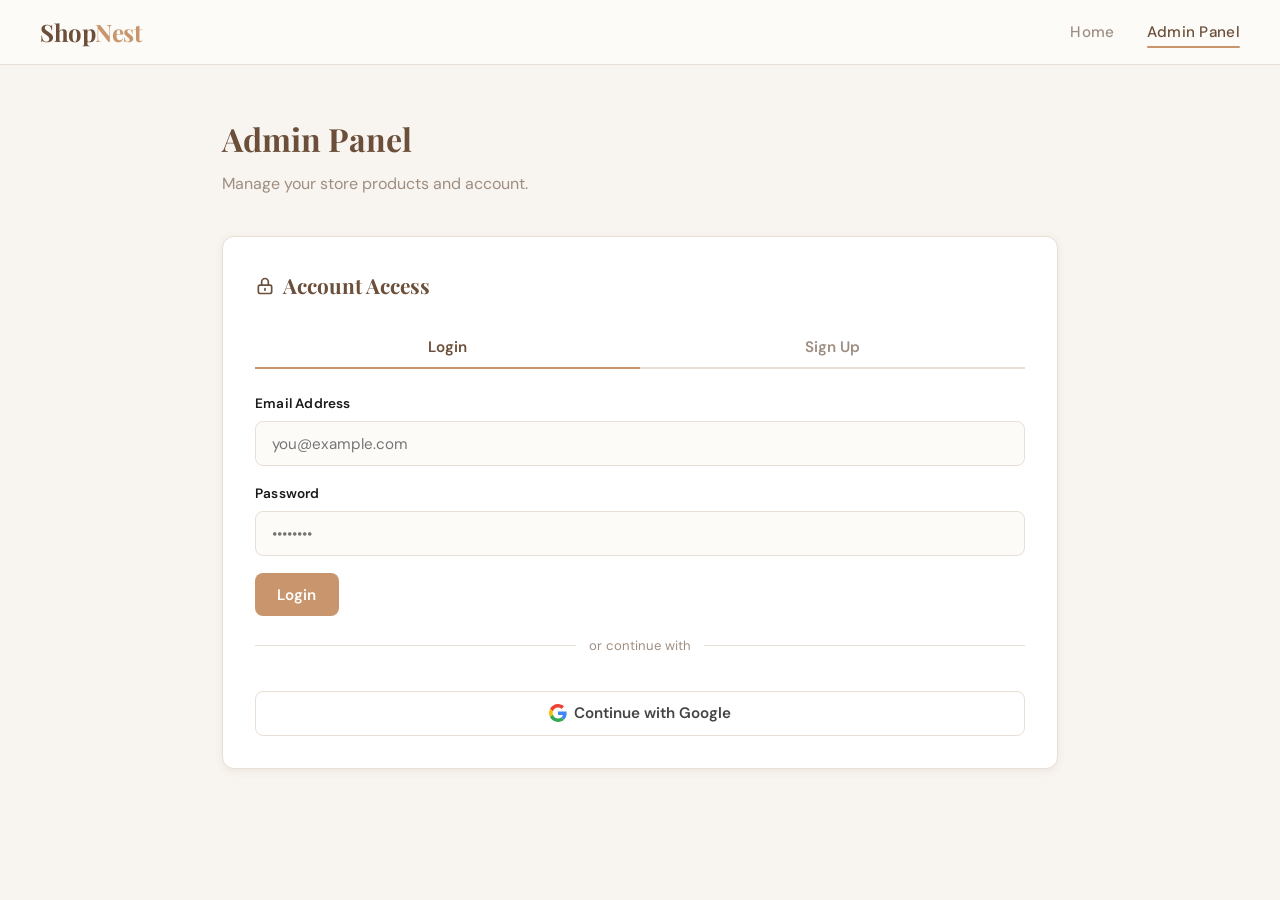
==== admin.html @ 6b60766d "first commit" ====
<!DOCTYPE html>
<html lang="en">
<head>
  <meta charset="UTF-8" />
  <meta name="viewport" content="width=device-width, initial-scale=1.0" />
  <title>ShopNest — Admin Panel</title>
  <link rel="stylesheet" href="style.css" />
  <style>
    /* ── Image Upload Zone ── */
    .upload-zone {
      border: 2px dashed var(--border);
      border-radius: var(--radius-sm);
      background: var(--warm-white);
      padding: 1.8rem 1rem;
      text-align: center;
      cursor: pointer;
      transition: border-color var(--transition), background var(--transition);
      position: relative;
    }
    .upload-zone:hover,
    .upload-zone.drag-over {
      border-color: var(--accent);
      background: rgba(200,149,108,.05);
    }
    .upload-zone input[type="file"] {
      position: absolute;
      inset: 0;
      opacity: 0;
      cursor: pointer;
      width: 100%;
      height: 100%;
    }
    .upload-icon { color: var(--muted); margin-bottom: .5rem; }
    .upload-label {
      font-size: .9rem;
      color: var(--muted);
      pointer-events: none;
    }
    .upload-label span {
      color: var(--accent-dark);
      font-weight: 600;
    }
    .upload-hint {
      font-size: .78rem;
      color: var(--muted);
      margin-top: .25rem;
      pointer-events: none;
    }

    /* ── Image Preview ── */
    .image-preview-wrap {
      display: none;
      align-items: center;
      gap: 1rem;
      margin-top: .85rem;
      padding: .75rem;
      background: var(--warm-white);
      border: 1px solid var(--border);
      border-radius: var(--radius-sm);
    }
    .image-preview-wrap.visible { display: flex; }
    .image-preview-wrap img {
      width: 64px;
      height: 64px;
      object-fit: cover;
      border-radius: 8px;
      border: 1px solid var(--border);
    }
    .image-preview-info { flex: 1; min-width: 0; }
    .image-preview-name {
      font-size: .88rem;
      font-weight: 600;
      white-space: nowrap;
      overflow: hidden;
      text-overflow: ellipsis;
    }
    .image-preview-size { font-size: .78rem; color: var(--muted); }
    .btn-remove-img {
      background: none;
      border: none;
      cursor: pointer;
      color: var(--danger);
      padding: .25rem;
      border-radius: 4px;
      transition: background var(--transition);
      flex-shrink: 0;
    }
    .btn-remove-img:hover { background: rgba(224,92,92,.1); }

    /* ── Progress Bar ── */
    .progress-wrap {
      display: none;
      margin-top: .75rem;
    }
    .progress-wrap.visible { display: block; }
    .progress-bar-bg {
      background: var(--border);
      border-radius: 50px;
      height: 6px;
      overflow: hidden;
    }
    .progress-bar-fill {
      height: 100%;
      background: var(--accent);
      border-radius: 50px;
      width: 0%;
      transition: width .2s ease;
    }
    .progress-text {
      font-size: .78rem;
      color: var(--muted);
      margin-top: .3rem;
      text-align: right;
    }
  </style>
</head>
<body>

  <!-- ══ NAVBAR ══ -->
  <nav class="navbar">
    <div class="navbar-inner">
      <a href="index.html" class="nav-brand">Shop<span>Nest</span></a>
      <ul class="nav-links">
        <li><a href="index.html">Home</a></li>
        <li><a href="admin.html" class="active">Admin Panel</a></li>
      </ul>
    </div>
  </nav>

  <!-- ══ ADMIN WRAPPER ══ -->
  <main class="admin-wrapper">
    <h1 class="admin-title">Admin Panel</h1>
    <p class="admin-subtitle">Manage your store products and account.</p>

    <!-- ══ A) AUTH CARD ══ -->
    <div class="card" id="auth-card">
      <h2 class="card-title">
        <svg width="20" height="20" fill="none" viewBox="0 0 24 24" stroke="currentColor">
          <path stroke-linecap="round" stroke-linejoin="round" stroke-width="2"
                d="M12 15v2m-6 4h12a2 2 0 002-2v-6a2 2 0 00-2-2H6a2 2 0 00-2 2v6a2 2 0 002 2zm10-10V7a4 4 0 00-8 0v4h8z"/>
        </svg>
        Account Access
      </h2>

      <div class="auth-tabs">
        <button class="auth-tab active" id="tab-login"  onclick="switchTab('login')">Login</button>
        <button class="auth-tab"        id="tab-signup" onclick="switchTab('signup')">Sign Up</button>
      </div>

      <div class="form-group">
        <label for="auth-email">Email Address</label>
        <input type="email" id="auth-email" placeholder="you@example.com" autocomplete="email" />
      </div>
      <div class="form-group">
        <label for="auth-password">Password</label>
        <input type="password" id="auth-password" placeholder="••••••••" autocomplete="current-password" />
      </div>

      <div class="btn-group">
        <button class="btn btn-primary" id="btn-login"  onclick="handleLogin()">Login</button>
        <button class="btn btn-outline hidden" id="btn-signup" onclick="handleSignup()">Create Account</button>
      </div>

      <div class="divider">or continue with</div>
      <button class="btn btn-google" onclick="handleGoogle()">
        <svg width="18" height="18" viewBox="0 0 48 48">
          <path fill="#EA4335" d="M24 9.5c3.54 0 6.71 1.22 9.21 3.6l6.85-6.85C35.9 2.38 30.47 0 24 0 14.62 0 6.51 5.38 2.56 13.22l7.98 6.19C12.43 13.72 17.74 9.5 24 9.5z"/>
          <path fill="#4285F4" d="M46.98 24.55c0-1.57-.15-3.09-.38-4.55H24v9.02h12.94c-.58 2.96-2.26 5.48-4.78 7.18l7.73 6c4.51-4.18 7.09-10.36 7.09-17.65z"/>
          <path fill="#FBBC05" d="M10.53 28.59c-.48-1.45-.76-2.99-.76-4.59s.27-3.14.76-4.59l-7.98-6.19C.92 16.46 0 20.12 0 24c0 3.88.92 7.54 2.56 10.78l7.97-6.19z"/>
          <path fill="#34A853" d="M24 48c6.48 0 11.93-2.13 15.89-5.81l-7.73-6c-2.18 1.48-4.97 2.35-8.16 2.35-6.26 0-11.57-4.22-13.47-9.91l-7.98 6.19C6.51 42.62 14.62 48 24 48z"/>
        </svg>
        Continue with Google
      </button>
    </div>

    <!-- ══ B) PRODUCT MANAGEMENT CARD ══ -->
    <div class="card hidden" id="management-card">

      <!-- User badge + logout -->
      <div style="display:flex;align-items:center;justify-content:space-between;flex-wrap:wrap;gap:1rem;margin-bottom:1.5rem;">
        <div class="user-badge">
          <span class="dot"></span>
          <span id="user-email-display"><a href="/cdn-cgi/l/email-protection" class="__cf_email__" data-cfemail="2b5e584e596b4e464a424705484446">[email&#160;protected]</a></span>
        </div>
        <button class="btn btn-outline" onclick="handleLogout()">
          <svg width="16" height="16" fill="none" viewBox="0 0 24 24" stroke="currentColor">
            <path stroke-linecap="round" stroke-linejoin="round" stroke-width="2"
                  d="M17 16l4-4m0 0l-4-4m4 4H7m6 4v1a3 3 0 01-3 3H6a3 3 0 01-3-3V7a3 3 0 013-3h4a3 3 0 013 3v1"/>
          </svg>
          Logout
        </button>
      </div>

      <!-- Add Product Form -->
      <h2 class="card-title">
        <svg width="20" height="20" fill="none" viewBox="0 0 24 24" stroke="currentColor">
          <path stroke-linecap="round" stroke-linejoin="round" stroke-width="2" d="M12 4v16m8-8H4"/>
        </svg>
        Add New Product
      </h2>

      <!-- Name -->
      <div class="form-group">
        <label for="product-name">Product Name</label>
        <input type="text" id="product-name" placeholder="e.g. Wireless Headphones" />
      </div>

      <div class="form-group">
        <label for="product-desc">Description</label>
        <textarea id="product-desc" placeholder="Brief description of the product…" rows="3"></textarea>
      </div>

      <!-- Price -->
      <div class="form-group">
        <label for="product-price">Price (USD)</label>
        <input type="number" id="product-price" placeholder="29.99" min="0" step="0.01" />
      </div>

      <!-- Image Upload Zone -->
      <div class="form-group">
        <label>Product Image</label>

        <div class="upload-zone" id="upload-zone">
          <!-- Hidden real file input -->
          <input
            type="file"
            id="product-image-file"
            accept="image/*"
            onchange="handleFileSelect(this.files[0])"
          />
          <!-- Upload icon -->
          <div class="upload-icon">
            <svg width="36" height="36" fill="none" viewBox="0 0 24 24" stroke="currentColor">
              <path stroke-linecap="round" stroke-linejoin="round" stroke-width="1.5"
                    d="M4 16l4.586-4.586a2 2 0 012.828 0L16 16m-2-2l1.586-1.586a2 2 0 012.828 0L20 14m-6-6h.01M6 20h12a2 2 0 002-2V6a2 2 0 00-2-2H6a2 2 0 00-2 2v12a2 2 0 002 2z"/>
            </svg>
          </div>
          <p class="upload-label"><span>Click to upload</span> or drag & drop</p>
          <p class="upload-hint">PNG, JPG, WEBP — max 5MB</p>
        </div>

        <!-- Preview after file selected -->
        <div class="image-preview-wrap" id="image-preview-wrap">
          <img id="image-preview-img" src="" alt="Preview" />
          <div class="image-preview-info">
            <div class="image-preview-name" id="image-preview-name">filename.jpg</div>
            <div class="image-preview-size" id="image-preview-size">0 KB</div>
          </div>
          <button class="btn-remove-img" onclick="clearImageSelection()" title="Remove">
            <svg width="18" height="18" fill="none" viewBox="0 0 24 24" stroke="currentColor">
              <path stroke-linecap="round" stroke-linejoin="round" stroke-width="2" d="M6 18L18 6M6 6l12 12"/>
            </svg>
          </button>
        </div>

        <!-- Upload progress bar -->
        <div class="progress-wrap" id="progress-wrap">
          <div class="progress-bar-bg">
            <div class="progress-bar-fill" id="progress-bar-fill"></div>
          </div>
          <div class="progress-text" id="progress-text">0%</div>
        </div>
      </div>

      <button class="btn btn-primary" id="btn-add-product" onclick="handleAddProduct()">
        Add Product
      </button>

      <!-- Product List -->
      <h2 class="card-title" style="margin-top:2rem;">
        <svg width="20" height="20" fill="none" viewBox="0 0 24 24" stroke="currentColor">
          <path stroke-linecap="round" stroke-linejoin="round" stroke-width="2"
                d="M4 6h16M4 10h16M4 14h16M4 18h16"/>
        </svg>
        Manage Products
      </h2>

      <div id="admin-product-list">
        <p style="color:var(--muted);font-size:.9rem;">Loading products…</p>
      </div>

    </div><!-- /management-card -->
  </main>

  <!-- ══ SCRIPT ══ -->
  <script data-cfasync="false" src="/cdn-cgi/scripts/5c5dd728/cloudflare-static/email-decode.min.js"></script><script type="module">
    import {
      signUp, login, loginWithGoogle, logout,
      onAuthChange, addProduct, deleteProduct,
      listenToProducts, showToast, uploadImage,
    } from './app.js';

    // ── DOM refs ──
    const authCard       = document.getElementById('auth-card');
    const managementCard = document.getElementById('management-card');
    const userDisplay    = document.getElementById('user-email-display');
    const adminList      = document.getElementById('admin-product-list');
    const btnAdd         = document.getElementById('btn-add-product');
    const uploadZone     = document.getElementById('upload-zone');
    const previewWrap    = document.getElementById('image-preview-wrap');
    const previewImg     = document.getElementById('image-preview-img');
    const previewName    = document.getElementById('image-preview-name');
    const previewSize    = document.getElementById('image-preview-size');
    const progressWrap   = document.getElementById('progress-wrap');
    const progressFill   = document.getElementById('progress-bar-fill');
    const progressText   = document.getElementById('progress-text');

    // Stores the selected File object
    let selectedFile = null;

    // ── Drag & Drop ──
    uploadZone.addEventListener('dragover', (e) => {
      e.preventDefault();
      uploadZone.classList.add('drag-over');
    });
    uploadZone.addEventListener('dragleave', () => {
      uploadZone.classList.remove('drag-over');
    });
    uploadZone.addEventListener('drop', (e) => {
      e.preventDefault();
      uploadZone.classList.remove('drag-over');
      const file = e.dataTransfer.files[0];
      if (file) handleFileSelect(file);
    });

    // ── File Selected (from input OR drag-drop) ──
    window.handleFileSelect = function (file) {
      if (!file) return;
      if (!file.type.startsWith('image/')) {
        showToast('Please select an image file.', 'error');
        return;
      }
      if (file.size > 5 * 1024 * 1024) {
        showToast('Image must be smaller than 5MB.', 'error');
        return;
      }

      selectedFile = file;

      // Show preview
      const reader = new FileReader();
      reader.onload = (e) => {
        previewImg.src     = e.target.result;
        previewName.textContent = file.name;
        previewSize.textContent = formatBytes(file.size);
        previewWrap.classList.add('visible');
        uploadZone.style.display = 'none'; // hide zone when file selected
      };
      reader.readAsDataURL(file);
    };

    // ── Clear image selection ──
    window.clearImageSelection = function () {
      selectedFile = null;
      previewImg.src = '';
      previewWrap.classList.remove('visible');
      uploadZone.style.display = '';
      document.getElementById('product-image-file').value = '';
      progressWrap.classList.remove('visible');
      progressFill.style.width = '0%';
    };

    // ── Format bytes helper ──
    function formatBytes(bytes) {
      if (bytes < 1024) return bytes + ' B';
      if (bytes < 1024 * 1024) return (bytes / 1024).toFixed(1) + ' KB';
      return (bytes / (1024 * 1024)).toFixed(1) + ' MB';
    }

    // ── Tab Switcher ──
    window.switchTab = function (tab) {
      const isLogin = tab === 'login';
      document.getElementById('tab-login').classList.toggle('active', isLogin);
      document.getElementById('tab-signup').classList.toggle('active', !isLogin);
      document.getElementById('btn-login').classList.toggle('hidden', !isLogin);
      document.getElementById('btn-signup').classList.toggle('hidden', isLogin);
    };

    // ── Auth Handlers ──
    window.handleLogin = async function () {
      const email    = document.getElementById('auth-email').value.trim();
      const password = document.getElementById('auth-password').value;
      try {
        await login(email, password);
        showToast('Logged in successfully!', 'success');
      } catch (err) { showToast(friendlyError(err.code), 'error'); }
    };

    window.handleSignup = async function () {
      const email    = document.getElementById('auth-email').value.trim();
      const password = document.getElementById('auth-password').value;
      try {
        await signUp(email, password);
        showToast('Account created! You are now logged in.', 'success');
      } catch (err) { showToast(friendlyError(err.code), 'error'); }
    };

    window.handleGoogle = async function () {
      try {
        await loginWithGoogle();
        showToast('Signed in with Google!', 'success');
      } catch (err) {
        if (err.code !== 'auth/popup-closed-by-user')
          showToast(friendlyError(err.code), 'error');
      }
    };

    window.handleLogout = async function () {
      try {
        await logout();
        showToast('Logged out.', 'info');
      } catch { showToast('Logout failed. Try again.', 'error'); }
    };

    // ── Add Product Handler (upload image first, then save) ──
    window.handleAddProduct = async function () {
      const name  = document.getElementById('product-name').value.trim();
      const price = document.getElementById('product-price').value;

      // Validate text fields
      if (!name) { showToast('Product name is required.', 'error'); return; }
      if (!price || isNaN(price) || Number(price) <= 0) {
        showToast('Enter a valid price.', 'error'); return;
      }
      if (!selectedFile) {
        showToast('Please select a product image.', 'error'); return;
      }

      // Disable button
      btnAdd.disabled = true;
      btnAdd.innerHTML = '<span class="spinner"></span> Uploading…';

      // Show progress bar
      progressWrap.classList.add('visible');
      progressFill.style.width = '0%';
      progressText.textContent = '0%';

      try {
        // Step 1: Upload image → get URL
        const imageUrl = await uploadImage(selectedFile, (percent) => {
          progressFill.style.width = percent + '%';
          progressText.textContent = percent + '%';
          if (percent === 100) {
            btnAdd.innerHTML = '<span class="spinner"></span> Saving…';
          }
        });

        // Step 2: Save product to Realtime DB
        await addProduct({ name, desc, price, image: imageUrl });

        // Clear form
        document.getElementById('product-name').value  = '';
        document.getElementById('product-desc').value   = '';
        document.getElementById('product-price').value = '';
        clearImageSelection();
        progressWrap.classList.remove('visible');

        showToast('Product added successfully!', 'success');
      } catch (err) {
        showToast(err.message || 'Upload failed. Try again.', 'error');
        progressWrap.classList.remove('visible');
      } finally {
        btnAdd.disabled = false;
        btnAdd.textContent = 'Add Product';
      }
    };

    window.handleDelete = async function (id) {
      try {
        await deleteProduct(id);
        showToast('Product deleted.', 'info');
      } catch { showToast('Delete failed. Try again.', 'error'); }
    };

    // ── Auth State ──
    onAuthChange((user) => {
      if (user) {
        authCard.classList.add('hidden');
        managementCard.classList.remove('hidden');
        userDisplay.textContent = user.email || user.displayName || 'Admin';
        startProductListener();
      } else {
        authCard.classList.remove('hidden');
        managementCard.classList.add('hidden');
        adminList.innerHTML = '<p style="color:var(--muted);font-size:.9rem;">Loading products…</p>';
      }
    });

    // ── Real-time Product List ──
    let listenerStarted = false;
    function startProductListener() {
      if (listenerStarted) return;
      listenerStarted = true;
      listenToProducts((products) => {
        adminList.innerHTML = '';
        if (products.length === 0) {
          adminList.innerHTML = '<p style="color:var(--muted);font-size:.9rem;padding:.5rem 0;">No products yet. Add your first one above!</p>';
          return;
        }
        const latest = products.slice(-10).reverse();
        latest.forEach((product) => {
          const item = document.createElement('div');
          item.className = 'admin-product-item';
          item.innerHTML = `
            <img class="admin-product-img"
              src="${escapeHtml(product.image)}"
              alt="${escapeHtml(product.name)}"
              onerror="this.src='https://placehold.co/52x52/f8f4ef/9e8e82?text=?'"
            />
            <div class="admin-product-info">
              <div class="admin-product-name">${escapeHtml(product.name)}</div>
              ${product.desc ? `<div class="admin-product-desc">${escapeHtml(product.desc)}</div>` : ''}
              <div class="admin-product-price">$${Number(product.price).toFixed(2)}</div>
            </div>
            <button class="btn btn-danger" onclick="handleDelete('${product.id}')">Delete</button>
          `;
          adminList.appendChild(item);
        });
      });
    }

    function friendlyError(code) {
  const map = {
    'auth/invalid-email':          'Invalid email address.',
    'auth/user-not-found':         'No account with this email.',
    'auth/wrong-password':         'Incorrect password.',
    'auth/email-already-in-use':   'Email already in use.',
    'auth/weak-password':          'Password must be at least 6 characters.',
    'auth/too-many-requests':      'Too many attempts. Please wait.',
    'auth/network-request-failed': 'Network error. Check your connection.',
    'auth/invalid-credential':     'Invalid credentials.',
  };
  return map[code] || 'Something went wrong.';  
}
---- style.css ----
/* ============================================
   SHOPIFY-STYLE eCOMMERCE — style.css
   Aesthetic: Clean editorial with warm cream tones
   Fonts: Playfair Display + DM Sans
============================================ */

@import url('https://fonts.googleapis.com/css2?family=Playfair+Display:wght@400;600;700&family=DM+Sans:wght@300;400;500;600&display=swap');

/* ── CSS Variables ── */
:root {
  --cream:      #f8f4ef;
  --warm-white: #fdfbf8;
  --charcoal:   #1a1a1a;
  --brown:      #6b4f3a;
  --accent:     #c8956c;
  --accent-dark:#a3704a;
  --muted:      #9e8e82;
  --border:     #e8dfd6;
  --success:    #4caf50;
  --danger:     #e05c5c;
  --card-bg:    #ffffff;
  --shadow-sm:  0 2px 8px rgba(107,79,58,.08);
  --shadow-md:  0 6px 24px rgba(107,79,58,.12);
  --radius:     12px;
  --radius-sm:  8px;
  --transition: .25s cubic-bezier(.4,0,.2,1);
}

/* ── Reset & Base ── */
*, *::before, *::after { box-sizing: border-box; margin: 0; padding: 0; }

html { scroll-behavior: smooth; }

body {
  font-family: 'DM Sans', sans-serif;
  background: var(--cream);
  color: var(--charcoal);
  min-height: 100vh;
  line-height: 1.6;
}

/* ── Navbar ── */
.navbar {
  background: var(--warm-white);
  border-bottom: 1px solid var(--border);
  position: sticky;
  top: 0;
  z-index: 100;
  padding: 0 2rem;
}

.navbar-inner {
  max-width: 1200px;
  margin: 0 auto;
  display: flex;
  align-items: center;
  justify-content: space-between;
  height: 64px;
}

.nav-brand {
  font-family: 'Playfair Display', serif;
  font-size: 1.5rem;
  font-weight: 700;
  color: var(--brown);
  text-decoration: none;
  letter-spacing: -.5px;
}

.nav-brand span {
  color: var(--accent);
}

.nav-links {
  display: flex;
  gap: 2rem;
  list-style: none;
}

.nav-links a {
  text-decoration: none;
  color: var(--muted);
  font-weight: 500;
  font-size: .95rem;
  letter-spacing: .3px;
  transition: color var(--transition);
  position: relative;
  padding-bottom: 2px;
}

.nav-links a::after {
  content: '';
  position: absolute;
  bottom: -4px;
  left: 0;
  width: 0;
  height: 2px;
  background: var(--accent);
  transition: width var(--transition);
  border-radius: 2px;
}

.nav-links a:hover,
.nav-links a.active {
  color: var(--brown);
}

.nav-links a:hover::after,
.nav-links a.active::after {
  width: 100%;
}

/* ── Hero Banner (Home) ── */
.hero {
  background: linear-gradient(135deg, var(--brown) 0%, #4a3428 100%);
  color: white;
  text-align: center;
  padding: 5rem 2rem;
  position: relative;
  overflow: hidden;
}

.hero::before {
  content: '';
  position: absolute;
  inset: 0;
  background: url("data:image/svg+xml,%3Csvg width='60' height='60' viewBox='0 0 60 60' xmlns='http://www.w3.org/2000/svg'%3E%3Cg fill='none' fill-rule='evenodd'%3E%3Cg fill='%23ffffff' fill-opacity='0.03'%3E%3Ccircle cx='30' cy='30' r='20'/%3E%3C/g%3E%3C/g%3E%3C/svg%3E");
}

.hero-content { position: relative; z-index: 1; }

.hero h1 {
  font-family: 'Playfair Display', serif;
  font-size: clamp(2.2rem, 5vw, 3.5rem);
  font-weight: 700;
  margin-bottom: .75rem;
  letter-spacing: -1px;
}

.hero p {
  font-size: 1.1rem;
  opacity: .8;
  font-weight: 300;
  max-width: 500px;
  margin: 0 auto;
}

/* ── Section Wrapper ── */
.section {
  max-width: 1200px;
  margin: 0 auto;
  padding: 3rem 2rem;
}

.section-title {
  font-family: 'Playfair Display', serif;
  font-size: 1.75rem;
  font-weight: 600;
  color: var(--brown);
  margin-bottom: .4rem;
}

.section-subtitle {
  color: var(--muted);
  font-size: .95rem;
  margin-bottom: 2.5rem;
}

/* ── Product Grid ── */
.product-grid {
  display: grid;
  grid-template-columns: repeat(auto-fill, minmax(240px, 1fr));
  gap: 1.5rem;
}

/* ── Product Card ── */
.product-card {
  background: var(--card-bg);
  border-radius: var(--radius);
  overflow: hidden;
  box-shadow: var(--shadow-sm);
  border: 1px solid var(--border);
  transition: transform var(--transition), box-shadow var(--transition);
  animation: cardIn .35s ease both;
}

@keyframes cardIn {
  from { opacity: 0; transform: translateY(16px); }
  to   { opacity: 1; transform: translateY(0); }
}

.product-card:hover {
  transform: translateY(-4px);
  box-shadow: var(--shadow-md);
}

.product-card img {
  width: 100%;
  height: 200px;
  object-fit: cover;
  display: block;
  background: var(--cream);
}

.product-card-body {
  padding: 1.1rem 1.2rem 1.4rem;
}

.product-card-name {
  font-weight: 600;
  font-size: 1rem;
  color: var(--charcoal);
  margin-bottom: .35rem;
  white-space: nowrap;
  overflow: hidden;
  text-overflow: ellipsis;
}

.product-card-price {
  font-family: 'Playfair Display', serif;
  font-size: 1.2rem;
  color: var(--accent-dark);
  font-weight: 600;
}

/* Empty state */
.empty-state {
  grid-column: 1 / -1;
  text-align: center;
  padding: 5rem 2rem;
  color: var(--muted);
}

.empty-state svg { margin-bottom: 1rem; opacity: .35; }
.empty-state p   { font-size: 1rem; }

/* ── ADMIN PAGE LAYOUT ── */
.admin-wrapper {
  max-width: 900px;
  margin: 0 auto;
  padding: 3rem 2rem;
}

.admin-title {
  font-family: 'Playfair Display', serif;
  font-size: 2rem;
  color: var(--brown);
  margin-bottom: .4rem;
}

.admin-subtitle {
  color: var(--muted);
  margin-bottom: 2.5rem;
}

/* ── Cards (Auth + Management) ── */
.card {
  background: var(--card-bg);
  border: 1px solid var(--border);
  border-radius: var(--radius);
  padding: 2rem;
  box-shadow: var(--shadow-sm);
  margin-bottom: 2rem;
}

.card-title {
  font-family: 'Playfair Display', serif;
  font-size: 1.3rem;
  color: var(--brown);
  margin-bottom: 1.5rem;
  display: flex;
  align-items: center;
  gap: .5rem;
}

/* ── Forms ── */
.form-group {
  margin-bottom: 1.1rem;
}

.form-group label {
  display: block;
  font-size: .85rem;
  font-weight: 600;
  color: var(--charcoal);
  margin-bottom: .4rem;
  letter-spacing: .2px;
}

.form-group input {
  width: 100%;
  padding: .7rem 1rem;
  border: 1.5px solid var(--border);
  border-radius: var(--radius-sm);
  font-family: 'DM Sans', sans-serif;
  font-size: .95rem;
  background: var(--warm-white);
  color: var(--charcoal);
  transition: border-color var(--transition), box-shadow var(--transition);
  outline: none;
}

.form-group input:focus {
  border-color: var(--accent);
  box-shadow: 0 0 0 3px rgba(200,149,108,.15);
}

.form-row {
  display: grid;
  grid-template-columns: 1fr 1fr;
  gap: 1rem;
}

/* ── Buttons ── */
.btn {
  display: inline-flex;
  align-items: center;
  justify-content: center;
  gap: .45rem;
  padding: .7rem 1.4rem;
  border: none;
  border-radius: var(--radius-sm);
  font-family: 'DM Sans', sans-serif;
  font-size: .95rem;
  font-weight: 600;
  cursor: pointer;
  transition: all var(--transition);
  text-decoration: none;
  white-space: nowrap;
}

.btn-primary {
  background: var(--accent);
  color: white;
}

.btn-primary:hover {
  background: var(--accent-dark);
  transform: translateY(-1px);
  box-shadow: 0 4px 14px rgba(200,149,108,.4);
}

.btn-outline {
  background: transparent;
  color: var(--brown);
  border: 1.5px solid var(--border);
}

.btn-outline:hover {
  border-color: var(--accent);
  color: var(--accent-dark);
  background: rgba(200,149,108,.06);
}

.btn-danger {
  background: var(--danger);
  color: white;
  padding: .4rem .85rem;
  font-size: .82rem;
  border-radius: 6px;
}

.btn-danger:hover {
  background: #c04a4a;
  transform: translateY(-1px);
}

.btn-google {
  width: 100%;
  background: white;
  color: #444;
  border: 1.5px solid var(--border);
  margin-top: 1rem;
  justify-content: center;
}

.btn-google:hover {
  background: #fafafa;
  border-color: #aaa;
}

.btn-full { width: 100%; }

.btn-group {
  display: flex;
  gap: .75rem;
  margin-top: .5rem;
  flex-wrap: wrap;
}

/* ── Auth tab switcher ── */
.auth-tabs {
  display: flex;
  border-bottom: 2px solid var(--border);
  margin-bottom: 1.5rem;
}

.auth-tab {
  flex: 1;
  padding: .65rem;
  background: none;
  border: none;
  font-family: 'DM Sans', sans-serif;
  font-size: .95rem;
  font-weight: 600;
  color: var(--muted);
  cursor: pointer;
  border-bottom: 2px solid transparent;
  margin-bottom: -2px;
  transition: all var(--transition);
}

.auth-tab.active {
  color: var(--brown);
  border-bottom-color: var(--accent);
}

/* ── Divider ── */
.divider {
  display: flex;
  align-items: center;
  gap: .8rem;
  margin: 1.2rem 0;
  color: var(--muted);
  font-size: .82rem;
}

.divider::before,
.divider::after {
  content: '';
  flex: 1;
  height: 1px;
  background: var(--border);
}

/* ── Product List (Admin) ── */
#admin-product-list {
  display: flex;
  flex-direction: column;
  gap: .75rem;
  margin-top: 1.5rem;
}

.admin-product-item {
  display: flex;
  align-items: center;
  gap: 1rem;
  padding: .85rem 1rem;
  background: var(--warm-white);
  border: 1px solid var(--border);
  border-radius: var(--radius-sm);
  animation: cardIn .3s ease both;
  transition: box-shadow var(--transition);
}

.admin-product-item:hover {
  box-shadow: var(--shadow-sm);
}

.admin-product-img {
  width: 52px;
  height: 52px;
  border-radius: 8px;
  object-fit: cover;
  background: var(--cream);
  flex-shrink: 0;
}

.admin-product-info {
  flex: 1;
  min-width: 0;
}

.admin-product-name {
  font-weight: 600;
  font-size: .95rem;
  white-space: nowrap;
  overflow: hidden;
  text-overflow: ellipsis;
}

.admin-product-price {
  font-size: .85rem;
  color: var(--accent-dark);
  font-weight: 500;
}

/* ── Toast / Alert ── */
.toast {
  position: fixed;
  bottom: 2rem;
  right: 2rem;
  padding: .85rem 1.4rem;
  border-radius: var(--radius-sm);
  font-weight: 500;
  font-size: .9rem;
  color: white;
  box-shadow: 0 8px 24px rgba(0,0,0,.15);
  z-index: 1000;
  animation: toastIn .3s ease;
  max-width: 320px;
}

@keyframes toastIn {
  from { opacity: 0; transform: translateY(12px); }
  to   { opacity: 1; transform: translateY(0); }
}

.toast.success { background: var(--success); }
.toast.error   { background: var(--danger); }
.toast.info    { background: var(--brown); }

/* ── Status badge ── */
.user-badge {
  display: inline-flex;
  align-items: center;
  gap: .5rem;
  background: var(--cream);
  border: 1px solid var(--border);
  padding: .5rem 1rem;
  border-radius: 50px;
  font-size: .85rem;
  color: var(--brown);
  font-weight: 500;
  margin-bottom: 1.5rem;
}

.user-badge .dot {
  width: 8px;
  height: 8px;
  border-radius: 50%;
  background: var(--success);
}

/* ── Hidden utility ── */
.hidden { display: none !important; }

/* ── Loading spinner ── */
.spinner {
  display: inline-block;
  width: 20px;
  height: 20px;
  border: 2px solid rgba(255,255,255,.4);
  border-top-color: white;
  border-radius: 50%;
  animation: spin .6s linear infinite;
}

@keyframes spin { to { transform: rotate(360deg); } }

/* ── Responsive ── */
@media (max-width: 600px) {
  .navbar { padding: 0 1rem; }
  .nav-brand { font-size: 1.25rem; }
  .nav-links { gap: 1.2rem; }
  .form-row { grid-template-columns: 1fr; }
  .admin-wrapper, .section { padding: 2rem 1rem; }
  .hero { padding: 3.5rem 1.2rem; }
  .toast { right: 1rem; left: 1rem; max-width: unset; }
}

/* ── Image Upload Box ── */
.upload-box {
  border: 2px dashed var(--border);
  border-radius: var(--radius);
  padding: 1.5rem;
  text-align: center;
  cursor: pointer;
  background: var(--warm-white);
  transition: border-color var(--transition), background var(--transition);
  min-height: 130px;
  display: flex;
  align-items: center;
  justify-content: center;
  flex-direction: column;
  gap: .5rem;
}

.upload-box:hover {
  border-color: var(--accent);
  background: rgba(200,149,108,.04);
}

.upload-placeholder {
  display: flex;
  flex-direction: column;
  align-items: center;
  gap: .4rem;
}

.upload-placeholder p {
  font-weight: 600;
  font-size: .95rem;
  color: var(--brown);
  margin: 0;
}

.upload-placeholder span {
  font-size: .78rem;
  color: var(--muted);
}

/* Progress bar */
.progress-wrap {
  margin-top: .75rem;
  background: var(--border);
  border-radius: 50px;
  height: 8px;
  position: relative;
  overflow: hidden;
}

.progress-bar {
  height: 100%;
  background: linear-gradient(90deg, var(--accent), var(--accent-dark));
  border-radius: 50px;
  width: 0%;
  transition: width .2s ease;
}

.progress-label {
  display: block;
  text-align: right;
  font-size: .78rem;
  color: var(--muted);
  margin-top: .3rem;
}

/* ── Description textarea ── */
.form-group textarea {
  width: 100%;
  padding: .7rem 1rem;
  border: 1.5px solid var(--border);
  border-radius: var(--radius-sm);
  font-family: 'DM Sans', sans-serif;
  font-size: .95rem;
  background: var(--warm-white);
  color: var(--charcoal);
  resize: vertical;
  min-height: 90px;
  transition: border-color var(--transition), box-shadow var(--transition);
  outline: none;
  line-height: 1.6;
}

.form-group textarea:focus {
  border-color: var(--accent);
  box-shadow: 0 0 0 3px rgba(200,149,108,.15);
}

/* ── Product card description ── */
.product-card-desc {
  font-size: .82rem;
  color: var(--muted);
  margin-bottom: .5rem;
  line-height: 1.5;
  display: -webkit-box;
  -webkit-line-clamp: 2;
  -webkit-box-orient: vertical;
  overflow: hidden;
}

/* ── Admin list description ── */
.admin-product-desc {
  font-size: .78rem;
  color: var(--muted);
  margin-top: .1rem;
  white-space: nowrap;
  overflow: hidden;
  text-overflow: ellipsis;
  max-width: 280px;
}
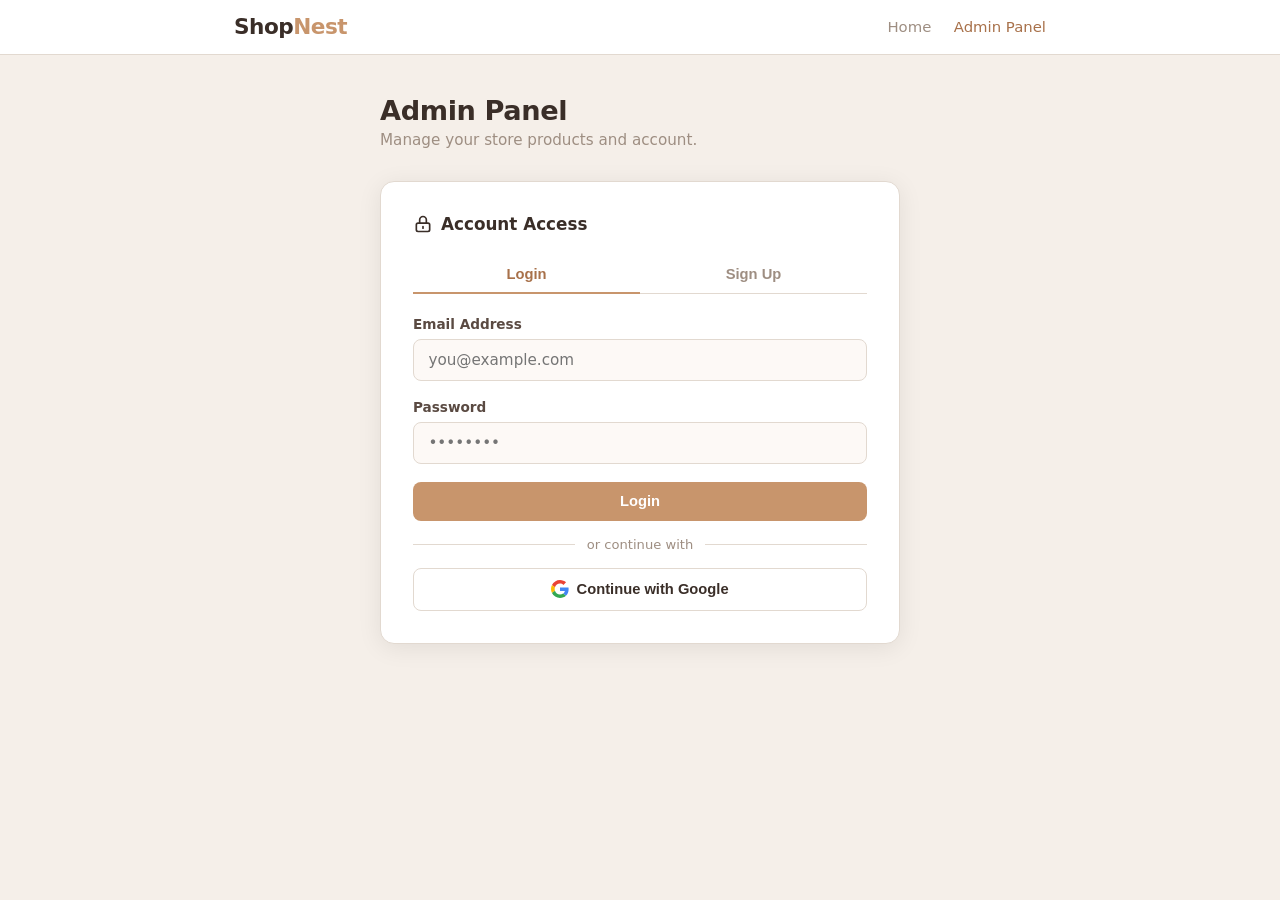
==== commit c64de9ad: "more bugs clear" ====
--- a/admin.html
+++ b/admin.html
@@ -4,119 +4,142 @@
   <meta charset="UTF-8" />
   <meta name="viewport" content="width=device-width, initial-scale=1.0" />
   <title>ShopNest — Admin Panel</title>
-  <link rel="stylesheet" href="style.css" />
   <style>
-    /* ── Image Upload Zone ── */
+    *, *::before, *::after { box-sizing: border-box; margin: 0; padding: 0; }
+
+    :root {
+      --accent:       #c8956c;
+      --accent-dark:  #a8714a;
+      --danger:       #e05c5c;
+      --muted:        #9e8e82;
+      --border:       #e2d9d0;
+      --warm-white:   #fdf9f6;
+      --radius:       14px;
+      --radius-sm:    8px;
+      --transition:   .18s ease;
+      --shadow:       0 4px 24px rgba(0,0,0,.08);
+    }
+
+    body {
+      font-family: system-ui, -apple-system, sans-serif;
+      background: #f5efe9;
+      color: #3a2e28;
+      min-height: 100vh;
+    }
+
+    /* NAVBAR */
+    .navbar { background: #fff; border-bottom: 1px solid var(--border); position: sticky; top: 0; z-index: 100; }
+    .navbar-inner { max-width: 860px; margin: 0 auto; padding: .9rem 1.5rem; display: flex; align-items: center; justify-content: space-between; }
+    .nav-brand { font-size: 1.35rem; font-weight: 800; color: #3a2e28; text-decoration: none; letter-spacing: -.5px; }
+    .nav-brand span { color: var(--accent); }
+    .nav-links { list-style: none; display: flex; gap: 1.4rem; }
+    .nav-links a { text-decoration: none; color: var(--muted); font-size: .93rem; font-weight: 500; transition: color var(--transition); }
+    .nav-links a:hover, .nav-links a.active { color: var(--accent-dark); }
+
+    /* LAYOUT */
+    .admin-wrapper { max-width: 560px; margin: 0 auto; padding: 2.5rem 1.25rem 4rem; }
+    .admin-title { font-size: 1.7rem; font-weight: 800; letter-spacing: -.4px; }
+    .admin-subtitle { color: var(--muted); margin: .35rem 0 2rem; font-size: .95rem; }
+
+    /* CARD */
+    .card { background: #fff; border: 1px solid var(--border); border-radius: var(--radius); padding: 2rem; box-shadow: var(--shadow); margin-bottom: 1.5rem; }
+    .card-title { font-size: 1.05rem; font-weight: 700; margin-bottom: 1.4rem; display: flex; align-items: center; gap: .5rem; color: #3a2e28; }
+
+    /* FORM */
+    .form-group { margin-bottom: 1.1rem; }
+    .form-group label { display: block; font-size: .85rem; font-weight: 600; margin-bottom: .42rem; color: #5a4a42; }
+    .form-group input,
+    .form-group textarea {
+      width: 100%; padding: .7rem .9rem; border: 1px solid var(--border); border-radius: var(--radius-sm);
+      font-size: .95rem; background: var(--warm-white); color: #3a2e28;
+      transition: border-color var(--transition), box-shadow var(--transition); outline: none; font-family: inherit;
+    }
+    .form-group input:focus,
+    .form-group textarea:focus { border-color: var(--accent); box-shadow: 0 0 0 3px rgba(200,149,108,.15); }
+    .form-group textarea { resize: vertical; min-height: 80px; }
+
+    /* BUTTONS */
+    .btn { display: inline-flex; align-items: center; gap: .45rem; padding: .72rem 1.4rem; border-radius: var(--radius-sm); font-size: .92rem; font-weight: 600; cursor: pointer; border: none; transition: background var(--transition), opacity var(--transition); }
+    .btn-primary { background: var(--accent); color: #fff; width: 100%; justify-content: center; }
+    .btn-primary:hover:not(:disabled) { background: var(--accent-dark); }
+    .btn-primary:disabled { opacity: .65; cursor: not-allowed; }
+    .btn-outline { background: transparent; border: 1.5px solid var(--border); color: #5a4a42; }
+    .btn-outline:hover { border-color: var(--accent); color: var(--accent-dark); }
+    .btn-google { width: 100%; justify-content: center; background: #fff; border: 1.5px solid var(--border); color: #3a2e28; margin-top: .5rem; }
+    .btn-google:hover { background: var(--warm-white); border-color: #bbb; }
+    .btn-danger { background: transparent; border: 1.5px solid #e8c5c5; color: var(--danger); padding: .4rem .85rem; font-size: .82rem; border-radius: 6px; }
+    .btn-danger:hover { background: rgba(224,92,92,.08); }
+    .btn-group { display: flex; gap: .75rem; margin-top: 1.1rem; }
+    .btn-group .btn { flex: 1; justify-content: center; }
+
+    /* TABS */
+    .auth-tabs { display: flex; border-bottom: 1px solid var(--border); margin-bottom: 1.4rem; }
+    .auth-tab { flex: 1; padding: .6rem; background: none; border: none; font-size: .92rem; font-weight: 600; cursor: pointer; color: var(--muted); border-bottom: 2.5px solid transparent; margin-bottom: -1px; transition: color var(--transition), border-color var(--transition); }
+    .auth-tab.active { color: var(--accent-dark); border-bottom-color: var(--accent); }
+
+    /* DIVIDER */
+    .divider { display: flex; align-items: center; gap: .75rem; color: var(--muted); font-size: .82rem; margin: 1rem 0 .5rem; }
+    .divider::before, .divider::after { content: ''; flex: 1; height: 1px; background: var(--border); }
+
+    /* USER BADGE */
+    .user-badge { display: flex; align-items: center; gap: .5rem; font-size: .88rem; font-weight: 600; color: #5a4a42; }
+    .dot { width: 8px; height: 8px; border-radius: 50%; background: #5cb85c; flex-shrink: 0; }
+
+    /* UPLOAD ZONE */
     .upload-zone {
-      border: 2px dashed var(--border);
-      border-radius: var(--radius-sm);
-      background: var(--warm-white);
-      padding: 1.8rem 1rem;
-      text-align: center;
-      cursor: pointer;
-      transition: border-color var(--transition), background var(--transition);
-      position: relative;
-    }
-    .upload-zone:hover,
-    .upload-zone.drag-over {
-      border-color: var(--accent);
-      background: rgba(200,149,108,.05);
-    }
-    .upload-zone input[type="file"] {
-      position: absolute;
-      inset: 0;
-      opacity: 0;
-      cursor: pointer;
-      width: 100%;
-      height: 100%;
-    }
-    .upload-icon { color: var(--muted); margin-bottom: .5rem; }
-    .upload-label {
-      font-size: .9rem;
-      color: var(--muted);
-      pointer-events: none;
-    }
-    .upload-label span {
-      color: var(--accent-dark);
-      font-weight: 600;
-    }
-    .upload-hint {
-      font-size: .78rem;
-      color: var(--muted);
-      margin-top: .25rem;
-      pointer-events: none;
-    }
-
-    /* ── Image Preview ── */
-    .image-preview-wrap {
-      display: none;
-      align-items: center;
-      gap: 1rem;
-      margin-top: .85rem;
-      padding: .75rem;
-      background: var(--warm-white);
-      border: 1px solid var(--border);
-      border-radius: var(--radius-sm);
-    }
+      border: 2px dashed var(--border); border-radius: var(--radius-sm);
+      background: var(--warm-white); padding: 1.8rem 1rem; text-align: center;
+      cursor: pointer; transition: border-color var(--transition), background var(--transition); position: relative;
+    }
+    .upload-zone:hover { border-color: var(--accent); background: rgba(200,149,108,.05); }
+    .upload-zone p { font-size: .9rem; color: var(--muted); margin: .4rem 0 0; }
+    .upload-zone span { font-size: .78rem; color: var(--muted); }
+    .upload-zone input[type="file"] { position: absolute; inset: 0; opacity: 0; cursor: pointer; width: 100%; height: 100%; }
+
+    /* IMAGE PREVIEW */
+    .image-preview-wrap { display: none; align-items: center; gap: 1rem; margin-top: .75rem; padding: .75rem; background: var(--warm-white); border: 1px solid var(--border); border-radius: var(--radius-sm); }
     .image-preview-wrap.visible { display: flex; }
-    .image-preview-wrap img {
-      width: 64px;
-      height: 64px;
-      object-fit: cover;
-      border-radius: 8px;
-      border: 1px solid var(--border);
-    }
+    .image-preview-wrap img { width: 60px; height: 60px; object-fit: cover; border-radius: 8px; border: 1px solid var(--border); }
     .image-preview-info { flex: 1; min-width: 0; }
-    .image-preview-name {
-      font-size: .88rem;
-      font-weight: 600;
-      white-space: nowrap;
-      overflow: hidden;
-      text-overflow: ellipsis;
-    }
+    .image-preview-name { font-size: .88rem; font-weight: 600; white-space: nowrap; overflow: hidden; text-overflow: ellipsis; }
     .image-preview-size { font-size: .78rem; color: var(--muted); }
-    .btn-remove-img {
-      background: none;
-      border: none;
-      cursor: pointer;
-      color: var(--danger);
-      padding: .25rem;
-      border-radius: 4px;
-      transition: background var(--transition);
-      flex-shrink: 0;
-    }
+    .btn-remove-img { background: none; border: none; cursor: pointer; color: var(--danger); padding: .3rem; border-radius: 4px; }
     .btn-remove-img:hover { background: rgba(224,92,92,.1); }
 
-    /* ── Progress Bar ── */
-    .progress-wrap {
-      display: none;
-      margin-top: .75rem;
-    }
-    .progress-wrap.visible { display: block; }
-    .progress-bar-bg {
-      background: var(--border);
-      border-radius: 50px;
-      height: 6px;
-      overflow: hidden;
-    }
-    .progress-bar-fill {
-      height: 100%;
-      background: var(--accent);
-      border-radius: 50px;
-      width: 0%;
-      transition: width .2s ease;
-    }
-    .progress-text {
-      font-size: .78rem;
-      color: var(--muted);
-      margin-top: .3rem;
-      text-align: right;
-    }
+    /* ADMIN PRODUCT LIST */
+    .admin-product-item { display: flex; align-items: center; gap: .9rem; padding: .85rem 0; border-bottom: 1px solid var(--border); }
+    .admin-product-item:last-child { border-bottom: none; }
+    .admin-product-img { width: 52px; height: 52px; border-radius: 8px; object-fit: cover; border: 1px solid var(--border); flex-shrink: 0; }
+    .admin-product-info { flex: 1; min-width: 0; }
+    .admin-product-name { font-weight: 700; font-size: .93rem; white-space: nowrap; overflow: hidden; text-overflow: ellipsis; }
+    .admin-product-desc { font-size: .8rem; color: var(--muted); white-space: nowrap; overflow: hidden; text-overflow: ellipsis; margin-top: .15rem; }
+    .admin-product-price { font-size: .85rem; font-weight: 600; color: var(--accent-dark); margin-top: .2rem; }
+
+    /* TOAST */
+    .toast {
+      position: fixed; bottom: 1.5rem; left: 50%; transform: translateX(-50%);
+      padding: .75rem 1.4rem; border-radius: 10px; font-size: .9rem; font-weight: 600;
+      box-shadow: 0 4px 20px rgba(0,0,0,.15); z-index: 9999; white-space: nowrap;
+      animation: slideUp .25s ease;
+    }
+    @keyframes slideUp { from { opacity: 0; transform: translateX(-50%) translateY(12px); } to { opacity: 1; transform: translateX(-50%) translateY(0); } }
+    .toast.success { background: #e8f8ee; color: #2a7a3a; border: 1px solid #b8dfc4; }
+    .toast.error   { background: #fdeaea; color: #c03030; border: 1px solid #f0b8b8; }
+    .toast.info    { background: #fff8ec; color: #7a5a1a; border: 1px solid #f0dcb0; }
+
+    /* SPINNER */
+    .spinner { width: 16px; height: 16px; border: 2px solid rgba(255,255,255,.4); border-top-color: #fff; border-radius: 50%; display: inline-block; animation: spin .7s linear infinite; }
+    @keyframes spin { to { transform: rotate(360deg); } }
+
+    /* ERROR MSG */
+    .err-msg { font-size: .82rem; color: var(--danger); margin-top: .35rem; }
+
+    .hidden { display: none !important; }
   </style>
 </head>
 <body>
 
-  <!-- ══ NAVBAR ══ -->
+  <!-- NAVBAR -->
   <nav class="navbar">
     <div class="navbar-inner">
       <a href="index.html" class="nav-brand">Shop<span>Nest</span></a>
@@ -127,12 +150,11 @@
     </div>
   </nav>
 
-  <!-- ══ ADMIN WRAPPER ══ -->
   <main class="admin-wrapper">
     <h1 class="admin-title">Admin Panel</h1>
     <p class="admin-subtitle">Manage your store products and account.</p>
 
-    <!-- ══ A) AUTH CARD ══ -->
+    <!-- AUTH CARD -->
     <div class="card" id="auth-card">
       <h2 class="card-title">
         <svg width="20" height="20" fill="none" viewBox="0 0 24 24" stroke="currentColor">
@@ -143,8 +165,8 @@
       </h2>
 
       <div class="auth-tabs">
-        <button class="auth-tab active" id="tab-login"  onclick="switchTab('login')">Login</button>
-        <button class="auth-tab"        id="tab-signup" onclick="switchTab('signup')">Sign Up</button>
+        <button class="auth-tab active" id="tab-login">Login</button>
+        <button class="auth-tab" id="tab-signup">Sign Up</button>
       </div>
 
       <div class="form-group">
@@ -154,15 +176,16 @@
       <div class="form-group">
         <label for="auth-password">Password</label>
         <input type="password" id="auth-password" placeholder="••••••••" autocomplete="current-password" />
+        <div class="err-msg hidden" id="auth-error"></div>
       </div>
 
       <div class="btn-group">
-        <button class="btn btn-primary" id="btn-login"  onclick="handleLogin()">Login</button>
-        <button class="btn btn-outline hidden" id="btn-signup" onclick="handleSignup()">Create Account</button>
+        <button class="btn btn-primary" id="btn-login" style="display:flex;">Login</button>
+        <button class="btn btn-primary" id="btn-signup" style="display:none;">Create Account</button>
       </div>
 
       <div class="divider">or continue with</div>
-      <button class="btn btn-google" onclick="handleGoogle()">
+      <button class="btn btn-google" id="btn-google">
         <svg width="18" height="18" viewBox="0 0 48 48">
           <path fill="#EA4335" d="M24 9.5c3.54 0 6.71 1.22 9.21 3.6l6.85-6.85C35.9 2.38 30.47 0 24 0 14.62 0 6.51 5.38 2.56 13.22l7.98 6.19C12.43 13.72 17.74 9.5 24 9.5z"/>
           <path fill="#4285F4" d="M46.98 24.55c0-1.57-.15-3.09-.38-4.55H24v9.02h12.94c-.58 2.96-2.26 5.48-4.78 7.18l7.73 6c4.51-4.18 7.09-10.36 7.09-17.65z"/>
@@ -173,16 +196,14 @@
       </button>
     </div>
 
-    <!-- ══ B) PRODUCT MANAGEMENT CARD ══ -->
+    <!-- MANAGEMENT CARD -->
     <div class="card hidden" id="management-card">
-
-      <!-- User badge + logout -->
       <div style="display:flex;align-items:center;justify-content:space-between;flex-wrap:wrap;gap:1rem;margin-bottom:1.5rem;">
         <div class="user-badge">
           <span class="dot"></span>
-          <span id="user-email-display"><a href="/cdn-cgi/l/email-protection" class="__cf_email__" data-cfemail="2b5e584e596b4e464a424705484446">[email&#160;protected]</a></span>
+          <span id="user-email-display">user@email.com</span>
         </div>
-        <button class="btn btn-outline" onclick="handleLogout()">
+        <button class="btn btn-outline" id="btn-logout">
           <svg width="16" height="16" fill="none" viewBox="0 0 24 24" stroke="currentColor">
             <path stroke-linecap="round" stroke-linejoin="round" stroke-width="2"
                   d="M17 16l4-4m0 0l-4-4m4 4H7m6 4v1a3 3 0 01-3 3H6a3 3 0 01-3-3V7a3 3 0 013-3h4a3 3 0 013 3v1"/>
@@ -191,7 +212,6 @@
         </button>
       </div>
 
-      <!-- Add Product Form -->
       <h2 class="card-title">
         <svg width="20" height="20" fill="none" viewBox="0 0 24 24" stroke="currentColor">
           <path stroke-linecap="round" stroke-linejoin="round" stroke-width="2" d="M12 4v16m8-8H4"/>
@@ -199,336 +219,411 @@
         Add New Product
       </h2>
 
-      <!-- Name -->
       <div class="form-group">
         <label for="product-name">Product Name</label>
         <input type="text" id="product-name" placeholder="e.g. Wireless Headphones" />
       </div>
-
       <div class="form-group">
         <label for="product-desc">Description</label>
         <textarea id="product-desc" placeholder="Brief description of the product…" rows="3"></textarea>
       </div>
-
-      <!-- Price -->
       <div class="form-group">
         <label for="product-price">Price (USD)</label>
         <input type="number" id="product-price" placeholder="29.99" min="0" step="0.01" />
       </div>
 
-      <!-- Image Upload Zone -->
       <div class="form-group">
         <label>Product Image</label>
-
         <div class="upload-zone" id="upload-zone">
-          <!-- Hidden real file input -->
-          <input
-            type="file"
-            id="product-image-file"
-            accept="image/*"
-            onchange="handleFileSelect(this.files[0])"
-          />
-          <!-- Upload icon -->
-          <div class="upload-icon">
-            <svg width="36" height="36" fill="none" viewBox="0 0 24 24" stroke="currentColor">
-              <path stroke-linecap="round" stroke-linejoin="round" stroke-width="1.5"
-                    d="M4 16l4.586-4.586a2 2 0 012.828 0L16 16m-2-2l1.586-1.586a2 2 0 012.828 0L20 14m-6-6h.01M6 20h12a2 2 0 002-2V6a2 2 0 00-2-2H6a2 2 0 00-2 2v12a2 2 0 002 2z"/>
-            </svg>
+          <input type="file" id="product-image-file" accept="image/*" />
+          <svg width="30" height="30" fill="none" viewBox="0 0 24 24" stroke="currentColor" style="color:#9e8e82">
+            <path stroke-linecap="round" stroke-linejoin="round" stroke-width="1.5"
+                  d="M4 16l4.586-4.586a2 2 0 012.828 0L16 16m-2-2l1.586-1.586a2 2 0 012.828 0L20 14m-6-6h.01M6 20h12a2 2 0 002-2V6a2 2 0 00-2-2H6a2 2 0 00-2 2v12a2 2 0 002 2z"/>
+          </svg>
+          <p><strong style="color:#a8714a">Click to upload</strong> or drag &amp; drop</p>
+          <span>PNG, JPG, WEBP — max 5MB</span>
+        </div>
+        <div class="image-preview-wrap" id="preview-wrap">
+          <img id="preview-img" src="" alt="Preview" />
+          <div class="image-preview-info">
+            <div class="image-preview-name" id="preview-name"></div>
+            <div class="image-preview-size" id="preview-size"></div>
           </div>
-          <p class="upload-label"><span>Click to upload</span> or drag & drop</p>
-          <p class="upload-hint">PNG, JPG, WEBP — max 5MB</p>
-        </div>
-
-        <!-- Preview after file selected -->
-        <div class="image-preview-wrap" id="image-preview-wrap">
-          <img id="image-preview-img" src="" alt="Preview" />
-          <div class="image-preview-info">
-            <div class="image-preview-name" id="image-preview-name">filename.jpg</div>
-            <div class="image-preview-size" id="image-preview-size">0 KB</div>
-          </div>
-          <button class="btn-remove-img" onclick="clearImageSelection()" title="Remove">
+          <button class="btn-remove-img" id="btn-remove-img" title="Remove image">
             <svg width="18" height="18" fill="none" viewBox="0 0 24 24" stroke="currentColor">
               <path stroke-linecap="round" stroke-linejoin="round" stroke-width="2" d="M6 18L18 6M6 6l12 12"/>
             </svg>
           </button>
         </div>
-
-        <!-- Upload progress bar -->
-        <div class="progress-wrap" id="progress-wrap">
-          <div class="progress-bar-bg">
-            <div class="progress-bar-fill" id="progress-bar-fill"></div>
-          </div>
-          <div class="progress-text" id="progress-text">0%</div>
-        </div>
-      </div>
-
-      <button class="btn btn-primary" id="btn-add-product" onclick="handleAddProduct()">
-        Add Product
-      </button>
-
-      <!-- Product List -->
+      </div>
+
+      <button class="btn btn-primary" id="btn-add-product">Add Product</button>
+
       <h2 class="card-title" style="margin-top:2rem;">
         <svg width="20" height="20" fill="none" viewBox="0 0 24 24" stroke="currentColor">
-          <path stroke-linecap="round" stroke-linejoin="round" stroke-width="2"
-                d="M4 6h16M4 10h16M4 14h16M4 18h16"/>
+          <path stroke-linecap="round" stroke-linejoin="round" stroke-width="2" d="M4 6h16M4 10h16M4 14h16M4 18h16"/>
         </svg>
         Manage Products
       </h2>
-
       <div id="admin-product-list">
-        <p style="color:var(--muted);font-size:.9rem;">Loading products…</p>
-      </div>
-
-    </div><!-- /management-card -->
+        <p style="color:#9e8e82;font-size:.9rem;">No products yet.</p>
+      </div>
+    </div>
   </main>
 
-  <!-- ══ SCRIPT ══ -->
-  <script data-cfasync="false" src="/cdn-cgi/scripts/5c5dd728/cloudflare-static/email-decode.min.js"></script><script type="module">
+  <!-- Firebase SDKs -->
+  <script type="module">
+    import { initializeApp }
+      from "https://www.gstatic.com/firebasejs/10.12.2/firebase-app.js";
     import {
-      signUp, login, loginWithGoogle, logout,
-      onAuthChange, addProduct, deleteProduct,
-      listenToProducts, showToast, uploadImage,
-    } from './app.js';
-
-    // ── DOM refs ──
-    const authCard       = document.getElementById('auth-card');
-    const managementCard = document.getElementById('management-card');
-    const userDisplay    = document.getElementById('user-email-display');
-    const adminList      = document.getElementById('admin-product-list');
-    const btnAdd         = document.getElementById('btn-add-product');
-    const uploadZone     = document.getElementById('upload-zone');
-    const previewWrap    = document.getElementById('image-preview-wrap');
-    const previewImg     = document.getElementById('image-preview-img');
-    const previewName    = document.getElementById('image-preview-name');
-    const previewSize    = document.getElementById('image-preview-size');
-    const progressWrap   = document.getElementById('progress-wrap');
-    const progressFill   = document.getElementById('progress-bar-fill');
-    const progressText   = document.getElementById('progress-text');
-
-    // Stores the selected File object
-    let selectedFile = null;
-
-    // ── Drag & Drop ──
-    uploadZone.addEventListener('dragover', (e) => {
+      getAuth,
+      createUserWithEmailAndPassword,
+      signInWithEmailAndPassword,
+      signInWithPopup,
+      GoogleAuthProvider,
+      signOut,
+      onAuthStateChanged
+    } from "https://www.gstatic.com/firebasejs/10.12.2/firebase-auth.js";
+    import {
+      getDatabase, ref, push, remove, onValue
+    } from "https://www.gstatic.com/firebasejs/10.12.2/firebase-database.js";
+
+    /* ── Firebase Config ── */
+    const app = initializeApp({
+      apiKey:            "AIzaSyAY8JRgXXlO5Mutb0otOkwv7yZFTyn1t6E",
+      authDomain:        "ecommerce-web-73dbf.firebaseapp.com",
+      databaseURL:       "https://ecommerce-web-73dbf-default-rtdb.firebaseio.com",
+      projectId:         "ecommerce-web-73dbf",
+      storageBucket:     "ecommerce-web-73dbf.firebasestorage.app",
+      messagingSenderId: "234407828753",
+      appId:             "1:234407828753:web:365b2cc62ae9db992f00b0"
+    });
+
+    const auth     = getAuth(app);
+    const db       = getDatabase(app);
+    const provider = new GoogleAuthProvider();
+    provider.setCustomParameters({ prompt: 'select_account' }); // always show account chooser
+
+    let selectedFile    = null;
+    let listenerStarted = false;
+
+    /* ── Helpers ── */
+    function esc(s) {
+      return String(s).replace(/&/g,'&amp;').replace(/</g,'&lt;').replace(/>/g,'&gt;').replace(/"/g,'&quot;');
+    }
+
+    function showToast(msg, type = 'info') {
+      const old = document.getElementById('__toast__');
+      if (old) old.remove();
+      const t = Object.assign(document.createElement('div'), { id: '__toast__', textContent: msg });
+      t.className = 'toast ' + type;
+      document.body.appendChild(t);
+      setTimeout(() => t.remove(), 3500);
+    }
+
+    function showAuthError(msg) {
+      const el = document.getElementById('auth-error');
+      el.textContent = msg;
+      el.classList.remove('hidden');
+    }
+    function clearAuthError() {
+      document.getElementById('auth-error').classList.add('hidden');
+    }
+
+    function friendlyError(code) {
+      const map = {
+        'auth/invalid-email':          'Invalid email address.',
+        'auth/user-not-found':         'No account found with this email.',
+        'auth/wrong-password':         'Incorrect password.',
+        'auth/email-already-in-use':   'This email is already registered.',
+        'auth/weak-password':          'Password must be at least 6 characters.',
+        'auth/too-many-requests':      'Too many attempts. Please try again later.',
+        'auth/network-request-failed': 'Network error. Check your connection.',
+        'auth/invalid-credential':     'Invalid email or password.',
+        'auth/popup-blocked':          'Popup was blocked. Please allow popups for this site and try again.',
+        'auth/popup-closed-by-user':   'Sign-in popup was closed before completing.',
+        'auth/cancelled-popup-request':'Only one popup allowed at a time.',
+      };
+      return map[code] || 'Something went wrong. Please try again.';
+    }
+
+    function formatBytes(b) {
+      if (b < 1024)    return b + ' B';
+      if (b < 1048576) return (b / 1024).toFixed(1) + ' KB';
+      return (b / 1048576).toFixed(1) + ' MB';
+    }
+
+    /* ── Image compression ── */
+    function compressImage(file, maxWidth = 500, quality = 0.75) {
+      return new Promise((resolve, reject) => {
+        const reader = new FileReader();
+        reader.onerror = () => reject(new Error('Failed to read image file.'));
+        reader.onload = e => {
+          const img = new Image();
+          img.onerror = () => reject(new Error('Failed to load image.'));
+          img.onload = () => {
+            let w = img.width, h = img.height;
+            if (w > maxWidth) { h = Math.round(h * maxWidth / w); w = maxWidth; }
+            const canvas = document.createElement('canvas');
+            canvas.width = w; canvas.height = h;
+            canvas.getContext('2d').drawImage(img, 0, 0, w, h);
+            resolve(canvas.toDataURL('image/jpeg', quality));
+          };
+          img.src = e.target.result;
+        };
+        reader.readAsDataURL(file);
+      });
+    }
+
+    /* ════════════════════════════════
+       TAB SWITCHER
+    ════════════════════════════════ */
+    function switchTab(tab) {
+      const isLogin = tab === 'login';
+      document.getElementById('tab-login').classList.toggle('active', isLogin);
+      document.getElementById('tab-signup').classList.toggle('active', !isLogin);
+      document.getElementById('btn-login').style.display  = isLogin ? 'flex' : 'none';
+      document.getElementById('btn-signup').style.display = isLogin ? 'none' : 'flex';
+      clearAuthError();
+    }
+    document.getElementById('tab-login').addEventListener('click',  () => switchTab('login'));
+    document.getElementById('tab-signup').addEventListener('click', () => switchTab('signup'));
+
+    /* ════════════════════════════════
+       LOGIN
+    ════════════════════════════════ */
+    document.getElementById('btn-login').addEventListener('click', async () => {
+      clearAuthError();
+      const email = document.getElementById('auth-email').value.trim();
+      const pass  = document.getElementById('auth-password').value;
+      if (!email || !pass) { showAuthError('Please enter your email and password.'); return; }
+      const btn = document.getElementById('btn-login');
+      btn.disabled = true; btn.innerHTML = '<span class="spinner"></span>';
+      try {
+        await signInWithEmailAndPassword(auth, email, pass);
+        showToast('Logged in successfully!', 'success');
+      } catch (err) {
+        showAuthError(friendlyError(err.code));
+      } finally {
+        btn.disabled = false; btn.textContent = 'Login';
+      }
+    });
+
+    /* ════════════════════════════════
+       SIGN UP
+    ════════════════════════════════ */
+    document.getElementById('btn-signup').addEventListener('click', async () => {
+      clearAuthError();
+      const email = document.getElementById('auth-email').value.trim();
+      const pass  = document.getElementById('auth-password').value;
+      if (!email || !pass) { showAuthError('Please enter your email and password.'); return; }
+      if (pass.length < 6) { showAuthError('Password must be at least 6 characters.'); return; }
+      const btn = document.getElementById('btn-signup');
+      btn.disabled = true; btn.innerHTML = '<span class="spinner"></span>';
+      try {
+        await createUserWithEmailAndPassword(auth, email, pass);
+        showToast('Account created! Welcome aboard.', 'success');
+      } catch (err) {
+        showAuthError(friendlyError(err.code));
+      } finally {
+        btn.disabled = false; btn.textContent = 'Create Account';
+      }
+    });
+
+    /* ════════════════════════════════
+       GOOGLE SIGN-IN
+       — Must be triggered directly by user click (no async gap before signInWithPopup)
+    ════════════════════════════════ */
+    document.getElementById('btn-google').addEventListener('click', () => {
+      clearAuthError();
+      signInWithPopup(auth, provider)
+        .then(() => showToast('Signed in with Google!', 'success'))
+        .catch(err => {
+          if (err.code !== 'auth/popup-closed-by-user' &&
+              err.code !== 'auth/cancelled-popup-request') {
+            showAuthError(friendlyError(err.code));
+          }
+        });
+    });
+
+    /* ════════════════════════════════
+       LOGOUT
+    ════════════════════════════════ */
+    document.getElementById('btn-logout').addEventListener('click', () => {
+      signOut(auth)
+        .then(() => showToast('Logged out.', 'info'))
+        .catch(() => showToast('Logout failed.', 'error'));
+    });
+
+    /* ════════════════════════════════
+       FILE SELECT & PREVIEW
+    ════════════════════════════════ */
+    const fileInput   = document.getElementById('product-image-file');
+    const uploadZone  = document.getElementById('upload-zone');
+    const previewWrap = document.getElementById('preview-wrap');
+    const previewImg  = document.getElementById('preview-img');
+    const previewName = document.getElementById('preview-name');
+    const previewSize = document.getElementById('preview-size');
+
+    fileInput.addEventListener('change', () => {
+      if (fileInput.files[0]) handleFileSelect(fileInput.files[0]);
+    });
+
+    uploadZone.addEventListener('dragover', e => {
       e.preventDefault();
-      uploadZone.classList.add('drag-over');
+      uploadZone.style.borderColor = 'var(--accent)';
     });
     uploadZone.addEventListener('dragleave', () => {
-      uploadZone.classList.remove('drag-over');
-    });
-    uploadZone.addEventListener('drop', (e) => {
+      uploadZone.style.borderColor = '';
+    });
+    uploadZone.addEventListener('drop', e => {
       e.preventDefault();
-      uploadZone.classList.remove('drag-over');
-      const file = e.dataTransfer.files[0];
-      if (file) handleFileSelect(file);
-    });
-
-    // ── File Selected (from input OR drag-drop) ──
-    window.handleFileSelect = function (file) {
-      if (!file) return;
+      uploadZone.style.borderColor = '';
+      if (e.dataTransfer.files[0]) handleFileSelect(e.dataTransfer.files[0]);
+    });
+
+    function handleFileSelect(file) {
       if (!file.type.startsWith('image/')) {
-        showToast('Please select an image file.', 'error');
-        return;
+        showToast('Please select an image file (PNG, JPG, WEBP).', 'error'); return;
       }
+      // Allow up to 5MB before compression
       if (file.size > 5 * 1024 * 1024) {
-        showToast('Image must be smaller than 5MB.', 'error');
-        return;
+        showToast('Image must be under 5MB.', 'error'); return;
       }
-
       selectedFile = file;
-
-      // Show preview
       const reader = new FileReader();
-      reader.onload = (e) => {
-        previewImg.src     = e.target.result;
+      reader.onload = e => {
+        previewImg.src = e.target.result;
         previewName.textContent = file.name;
         previewSize.textContent = formatBytes(file.size);
         previewWrap.classList.add('visible');
-        uploadZone.style.display = 'none'; // hide zone when file selected
+        uploadZone.style.display = 'none';
       };
       reader.readAsDataURL(file);
-    };
-
-    // ── Clear image selection ──
-    window.clearImageSelection = function () {
+    }
+
+    document.getElementById('btn-remove-img').addEventListener('click', () => {
       selectedFile = null;
       previewImg.src = '';
       previewWrap.classList.remove('visible');
       uploadZone.style.display = '';
-      document.getElementById('product-image-file').value = '';
-      progressWrap.classList.remove('visible');
-      progressFill.style.width = '0%';
-    };
-
-    // ── Format bytes helper ──
-    function formatBytes(bytes) {
-      if (bytes < 1024) return bytes + ' B';
-      if (bytes < 1024 * 1024) return (bytes / 1024).toFixed(1) + ' KB';
-      return (bytes / (1024 * 1024)).toFixed(1) + ' MB';
-    }
-
-    // ── Tab Switcher ──
-    window.switchTab = function (tab) {
-      const isLogin = tab === 'login';
-      document.getElementById('tab-login').classList.toggle('active', isLogin);
-      document.getElementById('tab-signup').classList.toggle('active', !isLogin);
-      document.getElementById('btn-login').classList.toggle('hidden', !isLogin);
-      document.getElementById('btn-signup').classList.toggle('hidden', isLogin);
-    };
-
-    // ── Auth Handlers ──
-    window.handleLogin = async function () {
-      const email    = document.getElementById('auth-email').value.trim();
-      const password = document.getElementById('auth-password').value;
+      fileInput.value = '';
+    });
+
+    /* ════════════════════════════════
+       ADD PRODUCT
+    ════════════════════════════════ */
+    document.getElementById('btn-add-product').addEventListener('click', async () => {
+      const name  = document.getElementById('product-name').value.trim();
+      const desc  = document.getElementById('product-desc').value.trim();
+      const price = document.getElementById('product-price').value;
+      const btn   = document.getElementById('btn-add-product');
+
+      if (!name)                                         { showToast('Product name is required.', 'error'); return; }
+      if (!price || isNaN(price) || Number(price) <= 0) { showToast('Enter a valid price greater than 0.', 'error'); return; }
+      if (!selectedFile)                                 { showToast('Please select a product image.', 'error'); return; }
+
+      btn.disabled = true;
+      btn.innerHTML = '<span class="spinner"></span> Saving…';
+
       try {
-        await login(email, password);
-        showToast('Logged in successfully!', 'success');
-      } catch (err) { showToast(friendlyError(err.code), 'error'); }
-    };
-
-    window.handleSignup = async function () {
-      const email    = document.getElementById('auth-email').value.trim();
-      const password = document.getElementById('auth-password').value;
-      try {
-        await signUp(email, password);
-        showToast('Account created! You are now logged in.', 'success');
-      } catch (err) { showToast(friendlyError(err.code), 'error'); }
-    };
-
-    window.handleGoogle = async function () {
-      try {
-        await loginWithGoogle();
-        showToast('Signed in with Google!', 'success');
-      } catch (err) {
-        if (err.code !== 'auth/popup-closed-by-user')
-          showToast(friendlyError(err.code), 'error');
-      }
-    };
-
-    window.handleLogout = async function () {
-      try {
-        await logout();
-        showToast('Logged out.', 'info');
-      } catch { showToast('Logout failed. Try again.', 'error'); }
-    };
-
-    // ── Add Product Handler (upload image first, then save) ──
-    window.handleAddProduct = async function () {
-      const name  = document.getElementById('product-name').value.trim();
-      const price = document.getElementById('product-price').value;
-
-      // Validate text fields
-      if (!name) { showToast('Product name is required.', 'error'); return; }
-      if (!price || isNaN(price) || Number(price) <= 0) {
-        showToast('Enter a valid price.', 'error'); return;
-      }
-      if (!selectedFile) {
-        showToast('Please select a product image.', 'error'); return;
-      }
-
-      // Disable button
-      btnAdd.disabled = true;
-      btnAdd.innerHTML = '<span class="spinner"></span> Uploading…';
-
-      // Show progress bar
-      progressWrap.classList.add('visible');
-      progressFill.style.width = '0%';
-      progressText.textContent = '0%';
-
-      try {
-        // Step 1: Upload image → get URL
-        const imageUrl = await uploadImage(selectedFile, (percent) => {
-          progressFill.style.width = percent + '%';
-          progressText.textContent = percent + '%';
-          if (percent === 100) {
-            btnAdd.innerHTML = '<span class="spinner"></span> Saving…';
-          }
+        // Compress: max 500px wide, quality 0.75 → keeps base64 small enough for Realtime DB
+        const imageBase64 = await compressImage(selectedFile, 500, 0.75);
+
+        await push(ref(db, 'products'), {
+          name:      name,
+          desc:      desc || '',
+          price:     Number(parseFloat(price).toFixed(2)),
+          image:     imageBase64,
+          createdAt: Date.now()
         });
 
-        // Step 2: Save product to Realtime DB
-        await addProduct({ name, desc, price, image: imageUrl });
-
-        // Clear form
+        // Reset form
         document.getElementById('product-name').value  = '';
-        document.getElementById('product-desc').value   = '';
+        document.getElementById('product-desc').value  = '';
         document.getElementById('product-price').value = '';
-        clearImageSelection();
-        progressWrap.classList.remove('visible');
+        document.getElementById('btn-remove-img').click();
 
         showToast('Product added successfully!', 'success');
       } catch (err) {
-        showToast(err.message || 'Upload failed. Try again.', 'error');
-        progressWrap.classList.remove('visible');
+        console.error('Add product error:', err);
+        showToast(err.message || 'Failed to add product. Try again.', 'error');
       } finally {
-        btnAdd.disabled = false;
-        btnAdd.textContent = 'Add Product';
+        btn.disabled = false;
+        btn.textContent = 'Add Product';
       }
-    };
-
-    window.handleDelete = async function (id) {
-      try {
-        await deleteProduct(id);
-        showToast('Product deleted.', 'info');
-      } catch { showToast('Delete failed. Try again.', 'error'); }
-    };
-
-    // ── Auth State ──
-    onAuthChange((user) => {
+    });
+
+    /* ════════════════════════════════
+       DELETE — event delegation
+    ════════════════════════════════ */
+    document.getElementById('admin-product-list').addEventListener('click', e => {
+      const btn = e.target.closest('[data-delete-id]');
+      if (!btn) return;
+      const id = btn.dataset.deleteId;
+      if (!confirm('Delete this product?')) return;
+      remove(ref(db, 'products/' + id))
+        .then(() => showToast('Product deleted.', 'info'))
+        .catch(() => showToast('Delete failed.', 'error'));
+    });
+
+    /* ════════════════════════════════
+       AUTH STATE LISTENER
+    ════════════════════════════════ */
+    onAuthStateChanged(auth, user => {
+      const authCard = document.getElementById('auth-card');
+      const mgmtCard = document.getElementById('management-card');
       if (user) {
         authCard.classList.add('hidden');
-        managementCard.classList.remove('hidden');
-        userDisplay.textContent = user.email || user.displayName || 'Admin';
+        mgmtCard.classList.remove('hidden');
+        document.getElementById('user-email-display').textContent =
+          user.email || user.displayName || 'Admin';
         startProductListener();
       } else {
         authCard.classList.remove('hidden');
-        managementCard.classList.add('hidden');
-        adminList.innerHTML = '<p style="color:var(--muted);font-size:.9rem;">Loading products…</p>';
+        mgmtCard.classList.add('hidden');
       }
     });
 
-    // ── Real-time Product List ──
-    let listenerStarted = false;
+    /* ════════════════════════════════
+       PRODUCT LISTENER — shows ALL products, newest first
+    ════════════════════════════════ */
     function startProductListener() {
       if (listenerStarted) return;
       listenerStarted = true;
-      listenToProducts((products) => {
-        adminList.innerHTML = '';
-        if (products.length === 0) {
-          adminList.innerHTML = '<p style="color:var(--muted);font-size:.9rem;padding:.5rem 0;">No products yet. Add your first one above!</p>';
+
+      onValue(ref(db, 'products'), snapshot => {
+        const list = document.getElementById('admin-product-list');
+        list.innerHTML = '';
+
+        if (!snapshot.exists()) {
+          list.innerHTML = '<p style="color:#9e8e82;font-size:.9rem;padding:.5rem 0;">No products yet. Add your first one above!</p>';
           return;
         }
-        const latest = products.slice(-10).reverse();
-        latest.forEach((product) => {
-          const item = document.createElement('div');
-          item.className = 'admin-product-item';
-          item.innerHTML = `
-            <img class="admin-product-img"
-              src="${escapeHtml(product.image)}"
-              alt="${escapeHtml(product.name)}"
-              onerror="this.src='https://placehold.co/52x52/f8f4ef/9e8e82?text=?'"
-            />
-            <div class="admin-product-info">
-              <div class="admin-product-name">${escapeHtml(product.name)}</div>
-              ${product.desc ? `<div class="admin-product-desc">${escapeHtml(product.desc)}</div>` : ''}
-              <div class="admin-product-price">$${Number(product.price).toFixed(2)}</div>
-            </div>
-            <button class="btn btn-danger" onclick="handleDelete('${product.id}')">Delete</button>
-          `;
-          adminList.appendChild(item);
+
+        const items = [];
+        snapshot.forEach(child => items.push({ id: child.key, ...child.val() }));
+
+        // Sort newest first (by createdAt, fall back to key order reversed)
+        items.sort((a, b) => (b.createdAt || 0) - (a.createdAt || 0));
+
+        items.forEach(p => {
+          const div = document.createElement('div');
+          div.className = 'admin-product-item';
+          div.innerHTML =
+            `<img class="admin-product-img" src="${esc(p.image)}" alt="${esc(p.name)}"
+               onerror="this.src='https://placehold.co/52x52/f8f4ef/9e8e82?text=?'" />
+             <div class="admin-product-info">
+               <div class="admin-product-name">${esc(p.name)}</div>
+               ${p.desc ? `<div class="admin-product-desc">${esc(p.desc)}</div>` : ''}
+               <div class="admin-product-price">$${Number(p.price).toFixed(2)}</div>
+             </div>
+             <button class="btn btn-danger" data-delete-id="${p.id}">Delete</button>`;
+          list.appendChild(div);
         });
       });
     }
 
-    function friendlyError(code) {
-  const map = {
-    'auth/invalid-email':          'Invalid email address.',
-    'auth/user-not-found':         'No account with this email.',
-    'auth/wrong-password':         'Incorrect password.',
-    'auth/email-already-in-use':   'Email already in use.',
-    'auth/weak-password':          'Password must be at least 6 characters.',
-    'auth/too-many-requests':      'Too many attempts. Please wait.',
-    'auth/network-request-failed': 'Network error. Check your connection.',
-    'auth/invalid-credential':     'Invalid credentials.',
-  };
-  return map[code] || 'Something went wrong.';  
-} +  </script>
+</body>
+</html>
